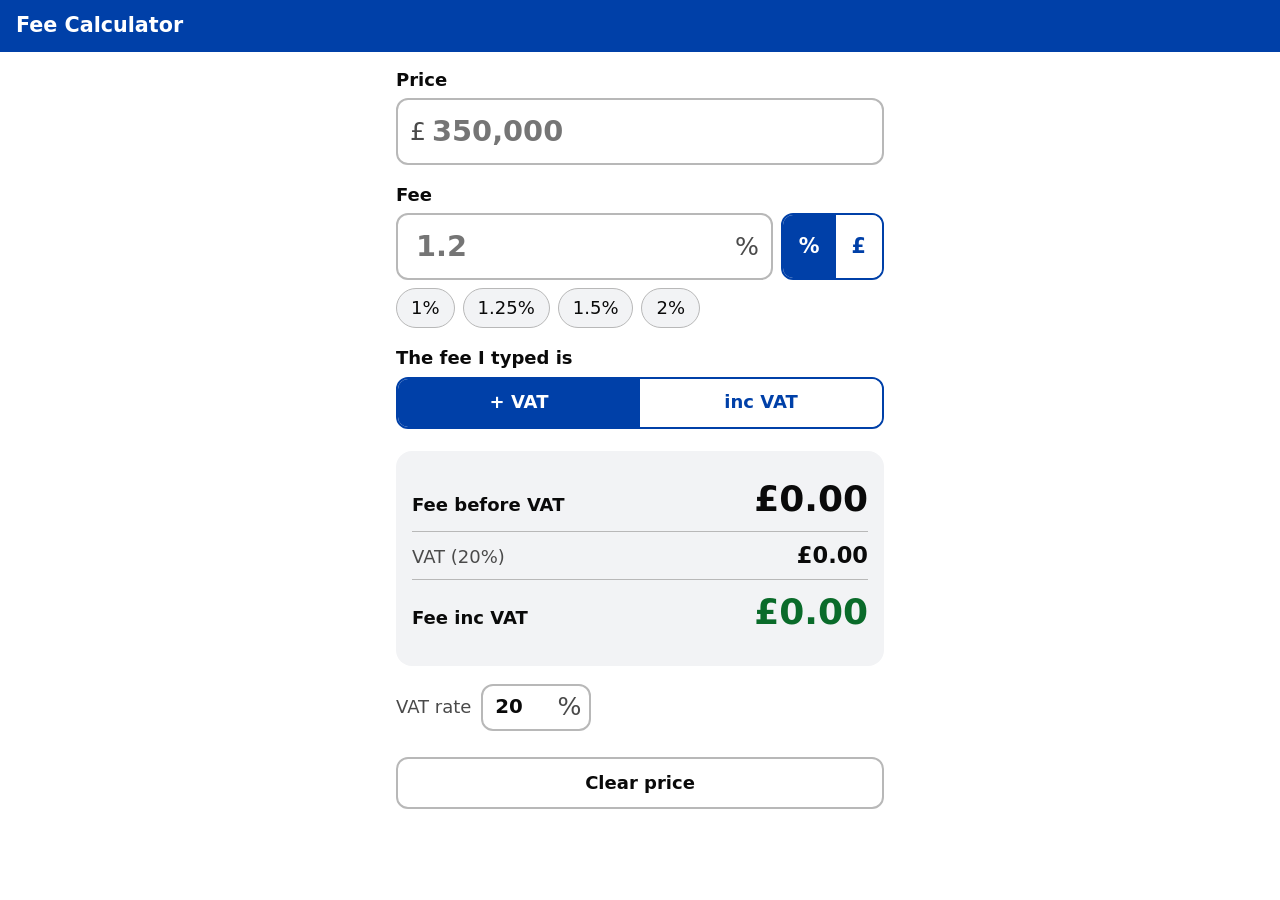
==== fee-calculator/index.html @ 15e44f9d "Add missing trailing slash so styles and scripts load Opening the app at .../Door-knock (no slash) m" ====
<!doctype html>
<html lang="en-GB">
<head>
  <meta charset="utf-8">
  <script>
    // Without a trailing slash the browser looks for styles and scripts in the wrong folder; add it.
    if (!/\/$|\.html?$/.test(location.pathname)) location.replace(location.pathname + '/' + location.search + location.hash);
  </script>
  <meta name="viewport" content="width=device-width, initial-scale=1, viewport-fit=cover">
  <meta name="theme-color" content="#0040a8">
  <meta name="description" content="Put in the price and the fee; see the fee before and including VAT.">
  <title>Fee Calculator</title>
  <link rel="manifest" href="manifest.webmanifest">
  <link rel="icon" href="icons/icon-192.png">
  <link rel="apple-touch-icon" href="icons/icon-192.png">
  <style>
    :root {
      --bg: #ffffff; --fg: #0a0a0a; --muted: #4a4a4a; --line: #b8b8b8;
      --card: #f2f3f5; --pri: #0040a8; --pri-fg: #ffffff; --accent: #0a6b2a;
    }
    @media (prefers-color-scheme: dark) {
      :root {
        --bg: #000000; --fg: #ffffff; --muted: #c8c8c8; --line: #5c5c5c;
        --card: #161616; --pri: #3d8bff; --pri-fg: #000000; --accent: #2fbf5b;
      }
    }
    * { box-sizing: border-box; }
    [hidden] { display: none !important; }
    html { font-size: 18px; -webkit-text-size-adjust: 100%; }
    body {
      margin: 0; background: var(--bg); color: var(--fg);
      font-family: system-ui, -apple-system, "Segoe UI", Roboto, sans-serif;
      line-height: 1.35; -webkit-tap-highlight-color: transparent;
    }
    header {
      background: var(--pri); color: var(--pri-fg);
      padding: 12px 16px; padding-top: max(12px, env(safe-area-inset-top));
      font-weight: 700; font-size: 1.15rem;
    }
    main { max-width: 520px; margin: 0 auto; padding: 16px 16px 40px; }
    label.field { display: block; font-weight: 600; margin: 0 0 6px; }
    .row { display: flex; gap: 8px; align-items: stretch; }
    .row .seg { flex: 0 0 auto; }
    .row .seg button { padding: 10px 16px; font-size: 1.15rem; }
    .input-wrap {
      flex: 1; min-width: 0; display: flex; align-items: center;
      border: 2px solid var(--line); border-radius: 12px; background: var(--bg);
      padding: 0 12px;
    }
    .input-wrap:focus-within { border-color: var(--pri); }
    .input-wrap span { font-size: 1.4rem; color: var(--muted); }
    input[type=text] {
      flex: 1; min-width: 0; width: 100%; border: 0; outline: 0; background: transparent; color: var(--fg);
      font: inherit; font-size: 1.6rem; font-weight: 600; padding: 12px 6px;
    }
    .block { margin-bottom: 18px; }
    .seg { display: flex; border: 2px solid var(--pri); border-radius: 12px; overflow: hidden; }
    .seg button {
      flex: 1; border: 0; background: var(--bg); color: var(--pri);
      font: inherit; font-weight: 700; padding: 10px 14px; min-height: 48px;
    }
    .seg button[aria-pressed=true] { background: var(--pri); color: var(--pri-fg); }
    .chips { display: flex; flex-wrap: wrap; gap: 8px; margin-top: 8px; }
    .chips button {
      border: 1px solid var(--line); background: var(--card); color: var(--fg);
      border-radius: 999px; font: inherit; padding: 6px 14px; min-height: 40px;
    }
    .results { background: var(--card); border-radius: 16px; padding: 16px; margin: 22px 0 18px; }
    .res { display: flex; justify-content: space-between; align-items: baseline; gap: 12px; padding: 8px 0; }
    .res + .res { border-top: 1px solid var(--line); }
    .res .k { color: var(--muted); }
    .res .v { font-size: 1.25rem; font-weight: 600; font-variant-numeric: tabular-nums; text-align: right; }
    .res.big .k { color: var(--fg); font-weight: 600; }
    .res.big .v { font-size: 2rem; font-weight: 800; }
    .res.inc .v { color: var(--accent); }
    .note { color: var(--muted); font-size: 0.85rem; margin: 6px 0 0; }
    .vatrow { display: flex; align-items: center; gap: 10px; color: var(--muted); }
    .vatrow .input-wrap { flex: 0 0 110px; padding: 0 8px; }
    .vatrow input[type=text] { font-size: 1.1rem; padding: 8px 4px; }
    .clear {
      width: 100%; border: 2px solid var(--line); background: var(--bg); color: var(--fg);
      border-radius: 12px; font: inherit; font-weight: 600; padding: 12px; min-height: 48px; margin-top: 8px;
    }
  </style>
</head>
<body>
  <header>Fee Calculator</header>
  <main>
    <div class="block">
      <label class="field" for="price">Price</label>
      <div class="input-wrap"><span>£</span><input id="price" type="text" inputmode="decimal" autocomplete="off" placeholder="350,000" enterkeyhint="next"></div>
    </div>

    <div class="block">
      <label class="field" for="fee">Fee</label>
      <div class="row">
        <div class="input-wrap">
          <span id="fee-pre">£</span>
          <input id="fee" type="text" inputmode="decimal" autocomplete="off" placeholder="1.2" enterkeyhint="done">
          <span id="fee-post">%</span>
        </div>
        <div class="seg" role="group" aria-label="Fee type">
          <button type="button" id="type-pct" aria-pressed="true">%</button>
          <button type="button" id="type-gbp" aria-pressed="false">£</button>
        </div>
      </div>
      <div class="chips" id="chips">
        <button type="button" data-fee="1">1%</button>
        <button type="button" data-fee="1.25">1.25%</button>
        <button type="button" data-fee="1.5">1.5%</button>
        <button type="button" data-fee="2">2%</button>
      </div>
    </div>

    <div class="block">
      <label class="field">The fee I typed is</label>
      <div class="seg" role="group" aria-label="Fee VAT basis">
        <button type="button" id="basis-ex" aria-pressed="true">+ VAT</button>
        <button type="button" id="basis-inc" aria-pressed="false">inc VAT</button>
      </div>
    </div>

    <section class="results" aria-live="polite">
      <div class="res big"><span class="k">Fee before VAT</span><span class="v" id="r-ex">£0.00</span></div>
      <div class="res"><span class="k" id="r-vat-label">VAT (20%)</span><span class="v" id="r-vat">£0.00</span></div>
      <div class="res big inc"><span class="k">Fee inc VAT</span><span class="v" id="r-inc">£0.00</span></div>
      <p class="note" id="r-note"></p>
    </section>

    <div class="block vatrow">
      <label for="vat">VAT rate</label>
      <div class="input-wrap"><input id="vat" type="text" inputmode="decimal" autocomplete="off" value="20"><span>%</span></div>
    </div>

    <button type="button" class="clear" id="clear">Clear price</button>
  </main>

  <script>
    'use strict';
    const $ = (id) => document.getElementById(id);
    const gbp = new Intl.NumberFormat('en-GB', { style: 'currency', currency: 'GBP' });
    const KEY = 'feecalc-v1';

    const saved = (() => { try { return JSON.parse(localStorage.getItem(KEY)) || {}; } catch { return {}; } })();
    const state = {
      type: saved.type === 'gbp' ? 'gbp' : 'pct',     // fee as % of price, or a fixed £ amount
      basis: saved.basis === 'inc' ? 'inc' : 'ex',     // fee typed before VAT or including VAT
    };
    $('fee').value = saved.fee || '';
    $('vat').value = saved.vat != null ? saved.vat : '20';

    // Accepts "350,000", "£350k", "1.2%", "1.5m".
    function num(str) {
      let s = String(str).trim().toLowerCase().replace(/[£,%\s]/g, '');
      let mult = 1;
      if (s.endsWith('k')) { mult = 1e3; s = s.slice(0, -1); }
      else if (s.endsWith('m')) { mult = 1e6; s = s.slice(0, -1); }
      if (s === '' || !/^\d*\.?\d*$/.test(s) || s === '.') return null;
      return parseFloat(s) * mult;
    }

    function save() {
      try {
        localStorage.setItem(KEY, JSON.stringify({ type: state.type, basis: state.basis, fee: $('fee').value, vat: $('vat').value }));
      } catch {}
    }

    function render() {
      $('type-pct').setAttribute('aria-pressed', state.type === 'pct');
      $('type-gbp').setAttribute('aria-pressed', state.type === 'gbp');
      $('basis-ex').setAttribute('aria-pressed', state.basis === 'ex');
      $('basis-inc').setAttribute('aria-pressed', state.basis === 'inc');
      $('fee-pre').hidden = state.type !== 'gbp';
      $('fee-post').hidden = state.type !== 'pct';
      $('fee').placeholder = state.type === 'pct' ? '1.2' : '4,500';
      $('chips').hidden = state.type !== 'pct';

      const price = num($('price').value);
      const fee = num($('fee').value);
      let vatRate = num($('vat').value);
      if (vatRate == null) vatRate = 0;
      $('r-vat-label').textContent = `VAT (${+vatRate.toFixed(3)}%)`;

      let typed = null;   // the fee amount in £, on whatever basis was typed
      if (fee != null) {
        if (state.type === 'gbp') typed = fee;
        else if (price != null) typed = price * fee / 100;
      }

      let ex = 0, inc = 0;
      if (typed != null) {
        if (state.basis === 'ex') { ex = typed; inc = typed * (1 + vatRate / 100); }
        else { inc = typed; ex = typed / (1 + vatRate / 100); }
      }
      // Round to pennies; VAT is the difference so the three lines always add up.
      ex = Math.round(ex * 100) / 100;
      inc = Math.round(inc * 100) / 100;
      $('r-ex').textContent = gbp.format(ex);
      $('r-vat').textContent = gbp.format(inc - ex);
      $('r-inc').textContent = gbp.format(inc);

      let note = '';
      if (price != null && price > 0 && typed != null) {
        const pex = (ex / price) * 100, pinc = (inc / price) * 100;
        note = `On ${gbp.format(price)}: ${+pex.toFixed(3)}% + VAT, or ${+pinc.toFixed(3)}% inc VAT.`;
      } else if (state.type === 'pct' && fee != null && price == null) {
        note = 'Put in the price to see the fee.';
      }
      $('r-note').textContent = note;
    }

    function update() { save(); render(); }

    ['price', 'fee', 'vat'].forEach((id) => $(id).addEventListener('input', update));
    $('price').addEventListener('keydown', (e) => { if (e.key === 'Enter') $('fee').focus(); });
    $('fee').addEventListener('keydown', (e) => { if (e.key === 'Enter') $('fee').blur(); });
    $('type-pct').onclick = () => { if (state.type !== 'pct') { state.type = 'pct'; $('fee').value = ''; } update(); };
    $('type-gbp').onclick = () => { if (state.type !== 'gbp') { state.type = 'gbp'; $('fee').value = ''; } update(); };
    $('basis-ex').onclick = () => { state.basis = 'ex'; update(); };
    $('basis-inc').onclick = () => { state.basis = 'inc'; update(); };
    $('chips').addEventListener('click', (e) => {
      const b = e.target.closest('button[data-fee]');
      if (b) { $('fee').value = b.dataset.fee; update(); }
    });
    $('clear').onclick = () => { $('price').value = ''; render(); $('price').focus(); };

    // Show price with thousands separators once you leave the box.
    $('price').addEventListener('blur', () => {
      const p = num($('price').value);
      if (p != null) $('price').value = p.toLocaleString('en-GB', { maximumFractionDigits: 2 });
    });

    render();

    if ('serviceWorker' in navigator) {
      window.addEventListener('load', () => navigator.serviceWorker.register('sw.js').catch(() => {}));
    }
  </script>
</body>
</html>
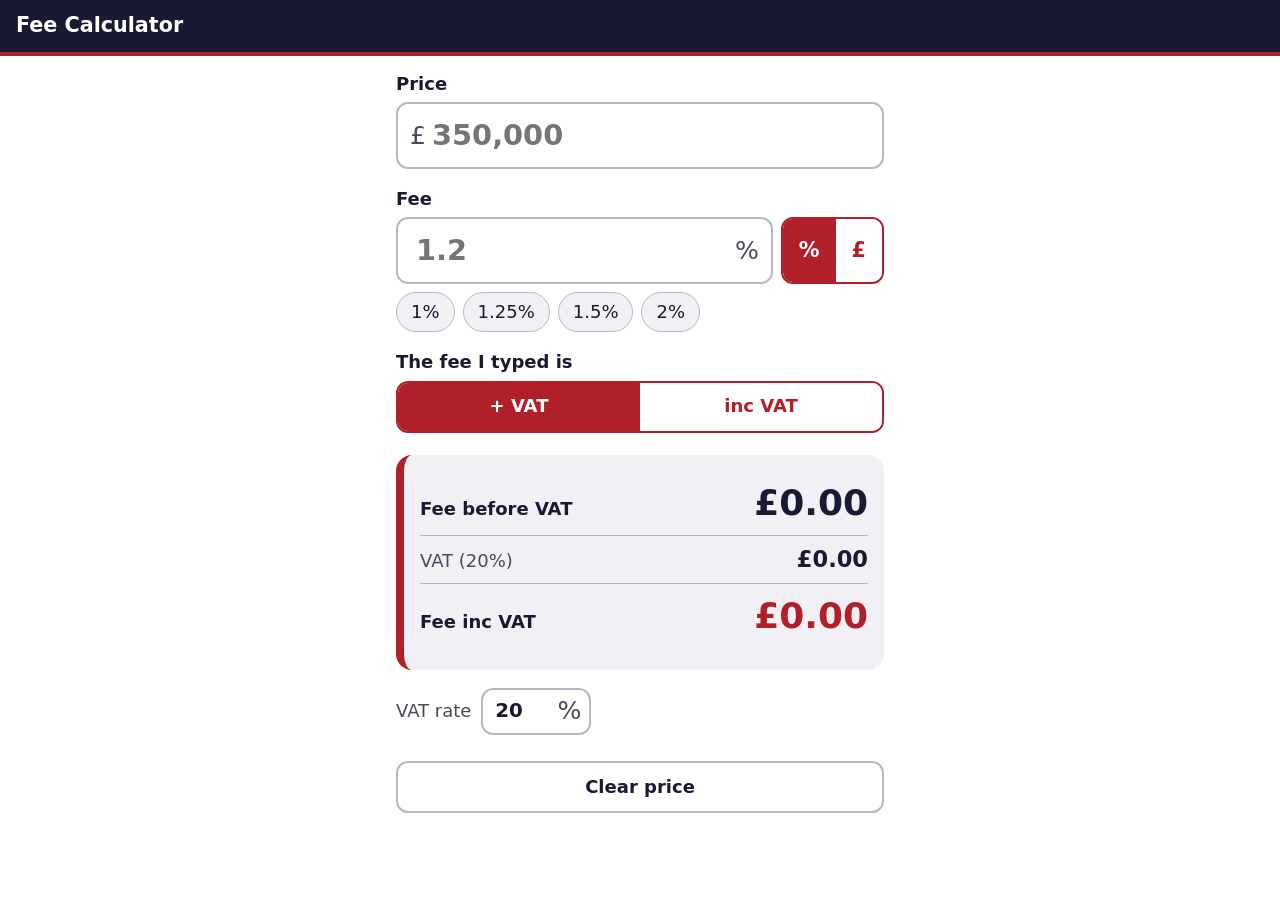
==== commit 4bf284ab: "Fee Calculator: use Griffin navy and red colours Navy #191933 header with red #b11f29 underline, red" ====
--- a/fee-calculator/index.html
+++ b/fee-calculator/index.html
@@ -7,21 +7,23 @@
     if (!/\/$|\.html?$/.test(location.pathname)) location.replace(location.pathname + '/' + location.search + location.hash);
   </script>
   <meta name="viewport" content="width=device-width, initial-scale=1, viewport-fit=cover">
-  <meta name="theme-color" content="#0040a8">
+  <meta name="theme-color" content="#191933">
   <meta name="description" content="Put in the price and the fee; see the fee before and including VAT.">
   <title>Fee Calculator</title>
   <link rel="manifest" href="manifest.webmanifest">
   <link rel="icon" href="icons/icon-192.png">
   <link rel="apple-touch-icon" href="icons/icon-192.png">
   <style>
+    /* Griffin colours: navy #191933 and red #b11f29 */
     :root {
-      --bg: #ffffff; --fg: #0a0a0a; --muted: #4a4a4a; --line: #b8b8b8;
-      --card: #f2f3f5; --pri: #0040a8; --pri-fg: #ffffff; --accent: #0a6b2a;
+      --bg: #ffffff; --fg: #191933; --muted: #4a4a5e; --line: #b8b8c4;
+      --card: #f1f1f5; --navy: #191933; --red: #b11f29; --on-brand: #ffffff;
+      --red-text: #b11f29; --navy-text: #191933;
     }
     @media (prefers-color-scheme: dark) {
       :root {
-        --bg: #000000; --fg: #ffffff; --muted: #c8c8c8; --line: #5c5c5c;
-        --card: #161616; --pri: #3d8bff; --pri-fg: #000000; --accent: #2fbf5b;
+        --bg: #0d0d1c; --fg: #ffffff; --muted: #c4c4d4; --line: #4a4a66;
+        --card: #191933; --red-text: #ff6b74; --navy-text: #ffffff;
       }
     }
     * { box-sizing: border-box; }
@@ -33,7 +35,7 @@
       line-height: 1.35; -webkit-tap-highlight-color: transparent;
     }
     header {
-      background: var(--pri); color: var(--pri-fg);
+      background: var(--navy); color: var(--on-brand); border-bottom: 4px solid var(--red);
       padding: 12px 16px; padding-top: max(12px, env(safe-area-inset-top));
       font-weight: 700; font-size: 1.15rem;
     }
@@ -47,32 +49,32 @@
       border: 2px solid var(--line); border-radius: 12px; background: var(--bg);
       padding: 0 12px;
     }
-    .input-wrap:focus-within { border-color: var(--pri); }
+    .input-wrap:focus-within { border-color: var(--red-text); }
     .input-wrap span { font-size: 1.4rem; color: var(--muted); }
     input[type=text] {
       flex: 1; min-width: 0; width: 100%; border: 0; outline: 0; background: transparent; color: var(--fg);
       font: inherit; font-size: 1.6rem; font-weight: 600; padding: 12px 6px;
     }
     .block { margin-bottom: 18px; }
-    .seg { display: flex; border: 2px solid var(--pri); border-radius: 12px; overflow: hidden; }
+    .seg { display: flex; border: 2px solid var(--red); border-radius: 12px; overflow: hidden; }
     .seg button {
-      flex: 1; border: 0; background: var(--bg); color: var(--pri);
+      flex: 1; border: 0; background: var(--bg); color: var(--red-text);
       font: inherit; font-weight: 700; padding: 10px 14px; min-height: 48px;
     }
-    .seg button[aria-pressed=true] { background: var(--pri); color: var(--pri-fg); }
+    .seg button[aria-pressed=true] { background: var(--red); color: var(--on-brand); }
     .chips { display: flex; flex-wrap: wrap; gap: 8px; margin-top: 8px; }
     .chips button {
       border: 1px solid var(--line); background: var(--card); color: var(--fg);
       border-radius: 999px; font: inherit; padding: 6px 14px; min-height: 40px;
     }
-    .results { background: var(--card); border-radius: 16px; padding: 16px; margin: 22px 0 18px; }
+    .results { background: var(--card); border-left: 8px solid var(--red); border-radius: 16px; padding: 16px; margin: 22px 0 18px; }
     .res { display: flex; justify-content: space-between; align-items: baseline; gap: 12px; padding: 8px 0; }
     .res + .res { border-top: 1px solid var(--line); }
     .res .k { color: var(--muted); }
     .res .v { font-size: 1.25rem; font-weight: 600; font-variant-numeric: tabular-nums; text-align: right; }
     .res.big .k { color: var(--fg); font-weight: 600; }
-    .res.big .v { font-size: 2rem; font-weight: 800; }
-    .res.inc .v { color: var(--accent); }
+    .res.big .v { font-size: 2rem; font-weight: 800; color: var(--navy-text); }
+    .res.inc .v { color: var(--red-text); }
     .note { color: var(--muted); font-size: 0.85rem; margin: 6px 0 0; }
     .vatrow { display: flex; align-items: center; gap: 10px; color: var(--muted); }
     .vatrow .input-wrap { flex: 0 0 110px; padding: 0 8px; }
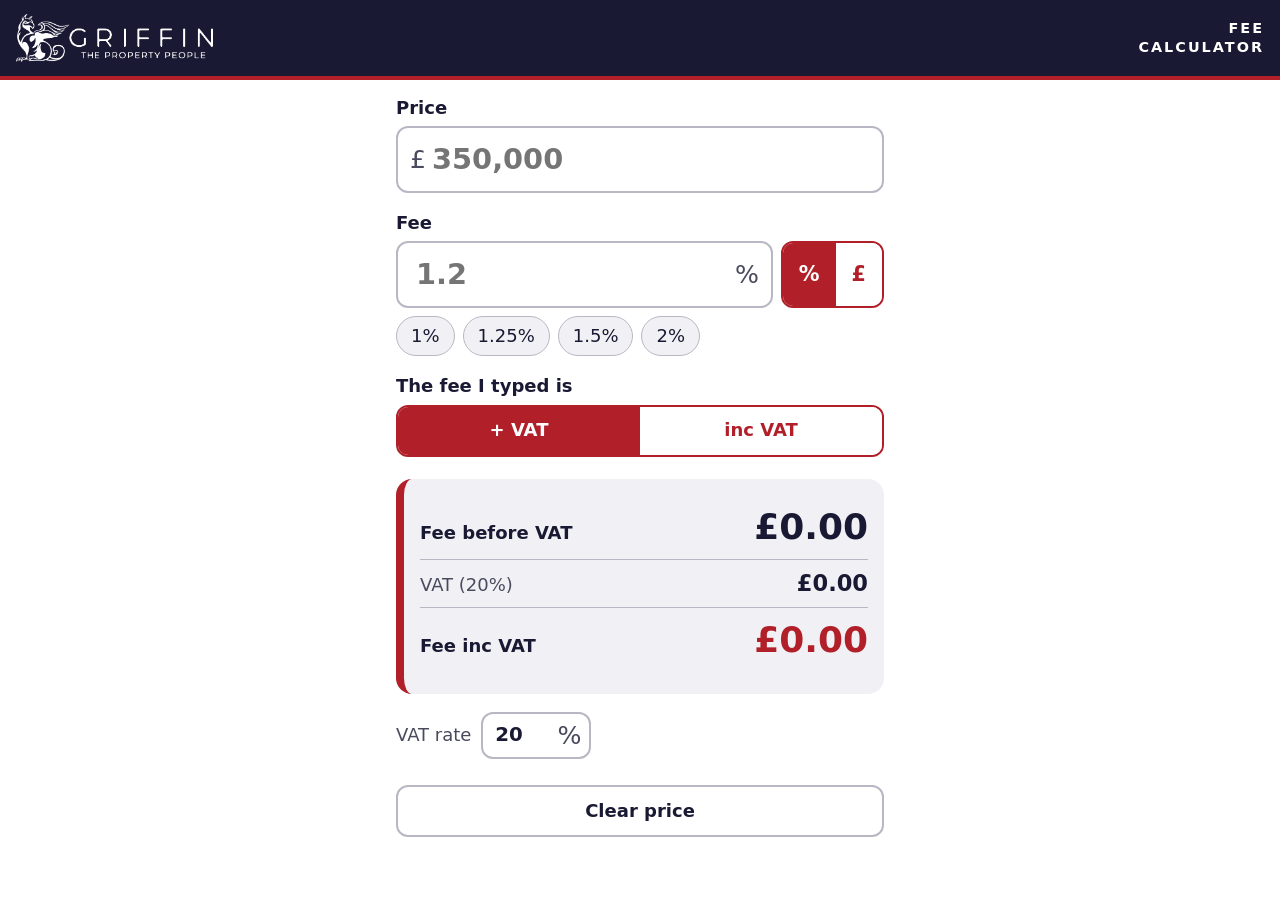
==== commit d7015464: "Fee Calculator: add Griffin logo to the header Co-Authored-By: Claude Opus 5.5 <noreply@anthropic.co" ====
--- a/fee-calculator/index.html
+++ b/fee-calculator/index.html
@@ -36,8 +36,13 @@
     }
     header {
       background: var(--navy); color: var(--on-brand); border-bottom: 4px solid var(--red);
-      padding: 12px 16px; padding-top: max(12px, env(safe-area-inset-top));
-      font-weight: 700; font-size: 1.15rem;
+      padding: 14px 16px; padding-top: max(14px, env(safe-area-inset-top));
+      display: flex; align-items: center; justify-content: space-between; gap: 12px;
+    }
+    header img { display: block; height: 48px; width: auto; max-width: 60%; object-fit: contain; }
+    header h1 {
+      margin: 0; font-size: 0.8rem; font-weight: 700; letter-spacing: 0.14em;
+      text-transform: uppercase; text-align: right; line-height: 1.3;
     }
     main { max-width: 520px; margin: 0 auto; padding: 16px 16px 40px; }
     label.field { display: block; font-weight: 600; margin: 0 0 6px; }
@@ -86,7 +91,10 @@
   </style>
 </head>
 <body>
-  <header>Fee Calculator</header>
+  <header>
+    <img src="icons/griffin-logo.png" alt="Griffin, the property people" width="619" height="151">
+    <h1>Fee<br>Calculator</h1>
+  </header>
   <main>
     <div class="block">
       <label class="field" for="price">Price</label>
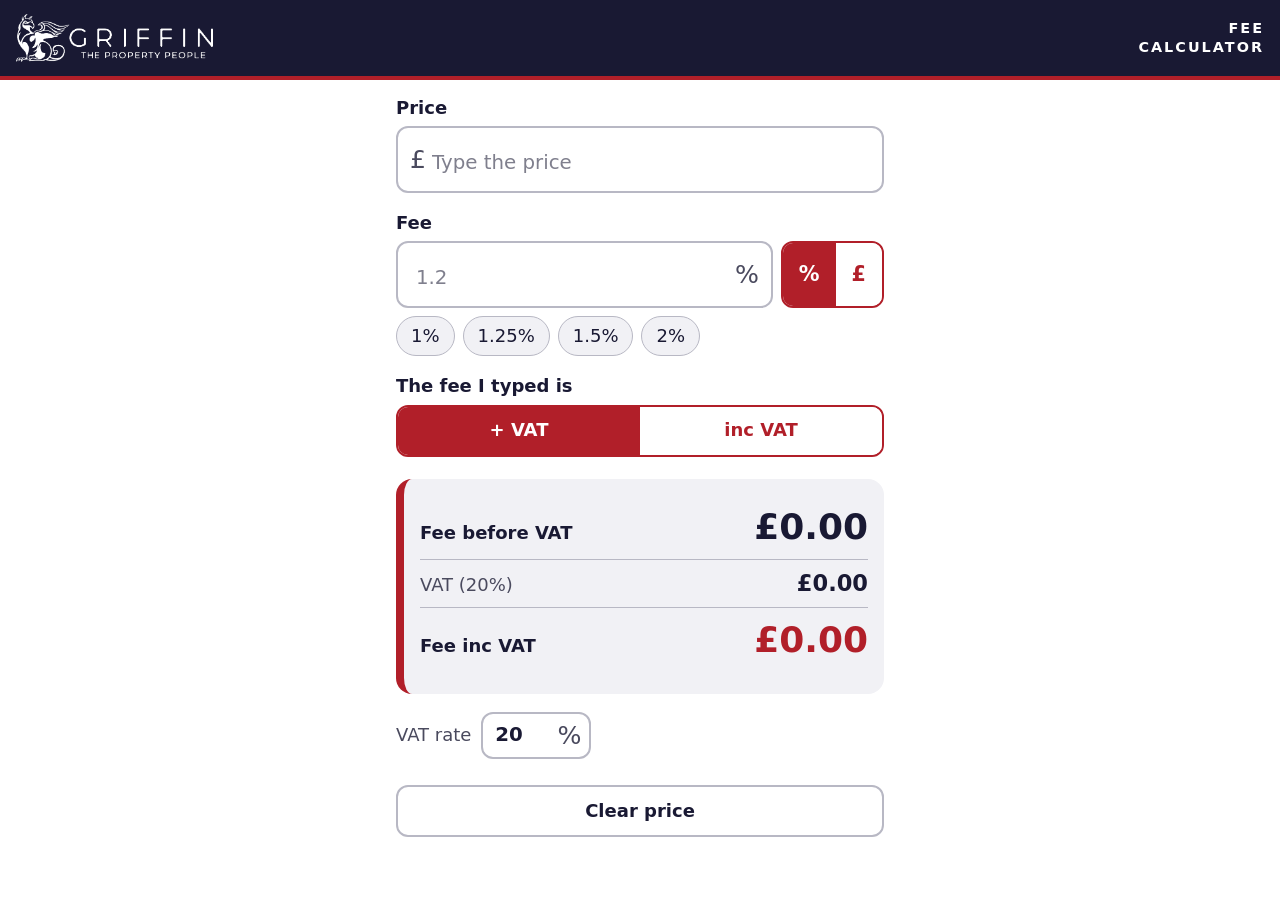
==== commit 24887005: "Fee Calculator: clearer empty price box, show updates straight away The example "350,000" in the emp" ====
--- a/fee-calculator/index.html
+++ b/fee-calculator/index.html
@@ -60,6 +60,7 @@
       flex: 1; min-width: 0; width: 100%; border: 0; outline: 0; background: transparent; color: var(--fg);
       font: inherit; font-size: 1.6rem; font-weight: 600; padding: 12px 6px;
     }
+    input::placeholder { color: var(--muted); opacity: 0.7; font-weight: 400; font-size: 1.1rem; }
     .block { margin-bottom: 18px; }
     .seg { display: flex; border: 2px solid var(--red); border-radius: 12px; overflow: hidden; }
     .seg button {
@@ -98,7 +99,7 @@
   <main>
     <div class="block">
       <label class="field" for="price">Price</label>
-      <div class="input-wrap"><span>£</span><input id="price" type="text" inputmode="decimal" autocomplete="off" placeholder="350,000" enterkeyhint="next"></div>
+      <div class="input-wrap"><span>£</span><input id="price" type="text" inputmode="decimal" autocomplete="off" placeholder="Type the price" enterkeyhint="next"></div>
     </div>
 
     <div class="block">
@@ -243,6 +244,12 @@
     render();
 
     if ('serviceWorker' in navigator) {
+      // When a new version has downloaded, reload once so it shows straight away.
+      const hadController = !!navigator.serviceWorker.controller;
+      let reloading = false;
+      navigator.serviceWorker.addEventListener('controllerchange', () => {
+        if (hadController && !reloading) { reloading = true; location.reload(); }
+      });
       window.addEventListener('load', () => navigator.serviceWorker.register('sw.js').catch(() => {}));
     }
   </script>
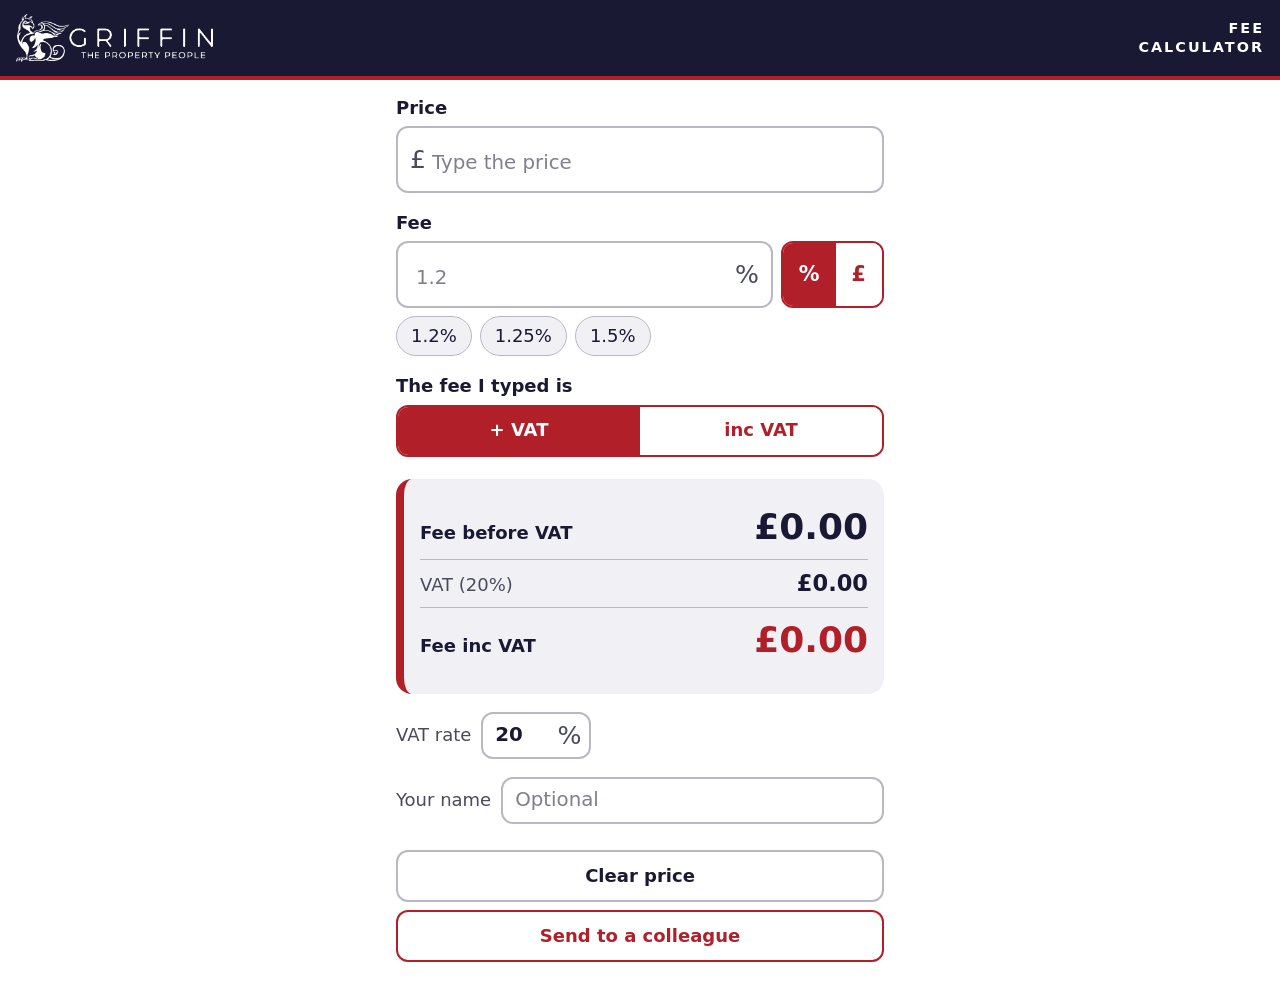
==== commit 56200be3: "Fee Calculator: 1.2/1.25/1.5% buttons, personal name, send-to-colleague - Quick fee buttons are now " ====
--- a/fee-calculator/index.html
+++ b/fee-calculator/index.html
@@ -85,6 +85,9 @@
     .vatrow { display: flex; align-items: center; gap: 10px; color: var(--muted); }
     .vatrow .input-wrap { flex: 0 0 110px; padding: 0 8px; }
     .vatrow input[type=text] { font-size: 1.1rem; padding: 8px 4px; }
+    .hello { font-size: 1.3rem; font-weight: 700; color: var(--navy-text); margin: 0 0 14px; }
+    .vatrow .name-wrap { flex: 1; }
+    .clear.share { border-color: var(--red); color: var(--red-text); }
     .clear {
       width: 100%; border: 2px solid var(--line); background: var(--bg); color: var(--fg);
       border-radius: 12px; font: inherit; font-weight: 600; padding: 12px; min-height: 48px; margin-top: 8px;
@@ -97,6 +100,7 @@
     <h1>Fee<br>Calculator</h1>
   </header>
   <main>
+    <p class="hello" id="hello" hidden></p>
     <div class="block">
       <label class="field" for="price">Price</label>
       <div class="input-wrap"><span>£</span><input id="price" type="text" inputmode="decimal" autocomplete="off" placeholder="Type the price" enterkeyhint="next"></div>
@@ -116,10 +120,9 @@
         </div>
       </div>
       <div class="chips" id="chips">
-        <button type="button" data-fee="1">1%</button>
+        <button type="button" data-fee="1.2">1.2%</button>
         <button type="button" data-fee="1.25">1.25%</button>
         <button type="button" data-fee="1.5">1.5%</button>
-        <button type="button" data-fee="2">2%</button>
       </div>
     </div>
 
@@ -143,7 +146,14 @@
       <div class="input-wrap"><input id="vat" type="text" inputmode="decimal" autocomplete="off" value="20"><span>%</span></div>
     </div>
 
+    <div class="block vatrow">
+      <label for="name">Your name</label>
+      <div class="input-wrap name-wrap"><input id="name" type="text" autocomplete="given-name" maxlength="30" placeholder="Optional" enterkeyhint="done"></div>
+    </div>
+
     <button type="button" class="clear" id="clear">Clear price</button>
+    <button type="button" class="clear share" id="share">Send to a colleague</button>
+    <p class="note" id="share-note" hidden></p>
   </main>
 
   <script>
@@ -158,6 +168,15 @@
       basis: saved.basis === 'inc' ? 'inc' : 'ex',     // fee typed before VAT or including VAT
     };
     $('fee').value = saved.fee || '';
+
+    // Personal link: .../fee-calculator/?name=Sarah sets the name once, then it's remembered.
+    const params = new URLSearchParams(location.search);
+    const cleanName = (n) => String(n || '').replace(/[\u0000-\u001f<>]/g, '').trim().slice(0, 30);
+    if (params.has('name')) {
+      saved.name = cleanName(params.get('name'));
+      history.replaceState(null, '', location.pathname);
+    }
+    $('name').value = saved.name || '';
     $('vat').value = saved.vat != null ? saved.vat : '20';
 
     // Accepts "350,000", "£350k", "1.2%", "1.5m".
@@ -172,11 +191,15 @@
 
     function save() {
       try {
-        localStorage.setItem(KEY, JSON.stringify({ type: state.type, basis: state.basis, fee: $('fee').value, vat: $('vat').value }));
+        localStorage.setItem(KEY, JSON.stringify({ type: state.type, basis: state.basis, fee: $('fee').value, vat: $('vat').value, name: cleanName($('name').value) }));
       } catch {}
     }
 
     function render() {
+      const name = cleanName($('name').value);
+      $('hello').textContent = name ? `Hi ${name}` : '';
+      $('hello').hidden = !name;
+
       $('type-pct').setAttribute('aria-pressed', state.type === 'pct');
       $('type-gbp').setAttribute('aria-pressed', state.type === 'gbp');
       $('basis-ex').setAttribute('aria-pressed', state.basis === 'ex');
@@ -222,7 +245,7 @@
 
     function update() { save(); render(); }
 
-    ['price', 'fee', 'vat'].forEach((id) => $(id).addEventListener('input', update));
+    ['price', 'fee', 'vat', 'name'].forEach((id) => $(id).addEventListener('input', update));
     $('price').addEventListener('keydown', (e) => { if (e.key === 'Enter') $('fee').focus(); });
     $('fee').addEventListener('keydown', (e) => { if (e.key === 'Enter') $('fee').blur(); });
     $('type-pct').onclick = () => { if (state.type !== 'pct') { state.type = 'pct'; $('fee').value = ''; } update(); };
@@ -233,6 +256,23 @@
       const b = e.target.closest('button[data-fee]');
       if (b) { $('fee').value = b.dataset.fee; update(); }
     });
+    // Share the plain link (no name), so each colleague puts in their own.
+    $('share').onclick = async () => {
+      const url = location.origin + location.pathname;
+      const note = $('share-note');
+      try {
+        if (navigator.share) {
+          await navigator.share({ title: 'Fee Calculator', text: 'Griffin fee calculator. Open in Chrome, then tap \u22ee > Add to Home screen > Install.', url });
+          return;
+        }
+        await navigator.clipboard.writeText(url);
+        note.textContent = 'Link copied: ' + url;
+      } catch (e) {
+        if (e && e.name === 'AbortError') return;
+        note.textContent = 'Send this link: ' + url;
+      }
+      note.hidden = false;
+    };
     $('clear').onclick = () => { $('price').value = ''; render(); $('price').focus(); };
 
     // Show price with thousands separators once you leave the box.
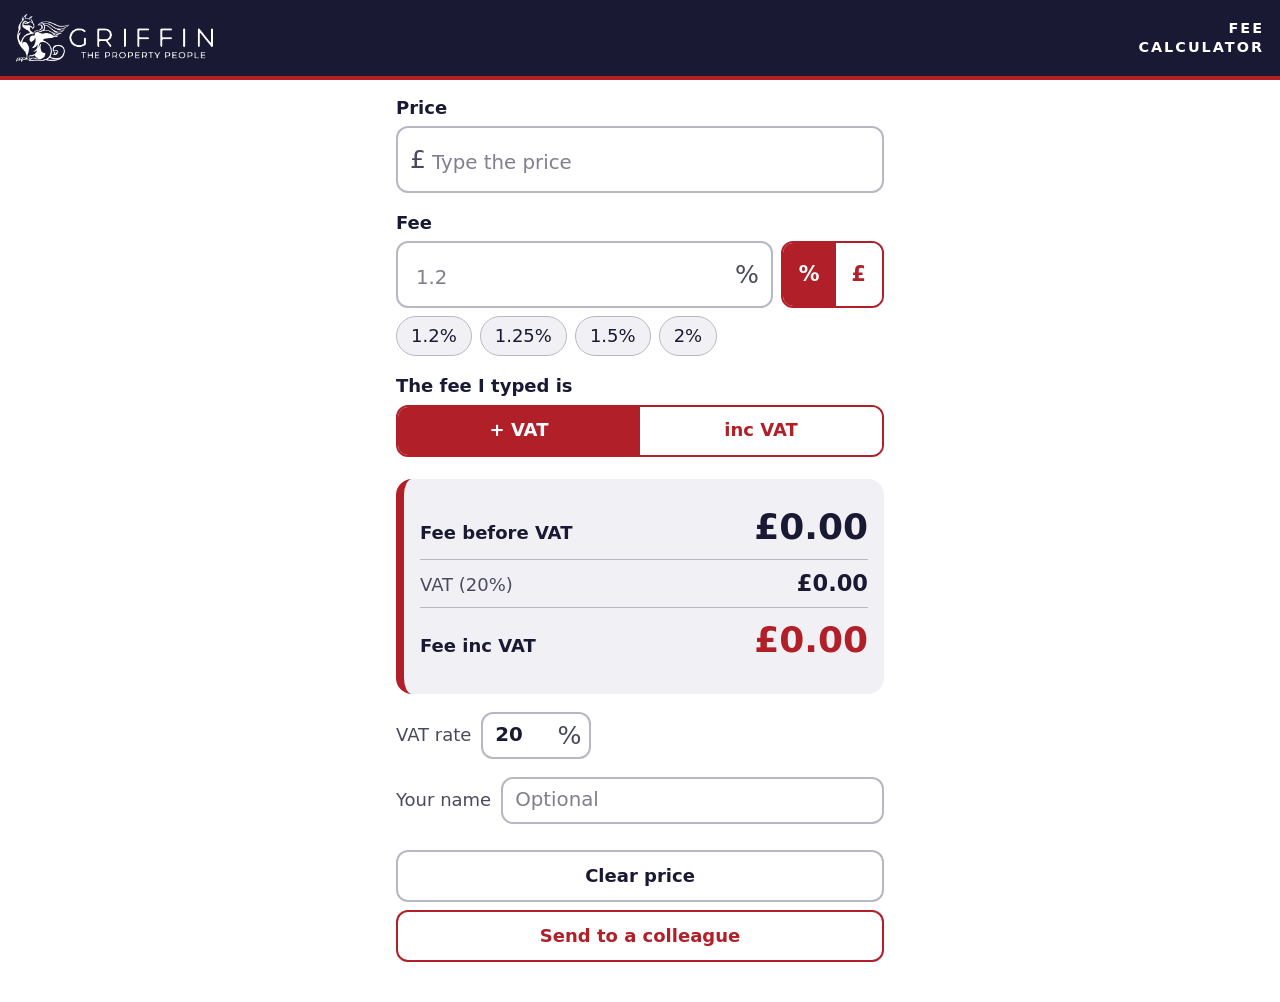
==== commit 35978fc9: "Fee Calculator: name big in the banner, add 2% button back Quick fees are now 1.2%, 1.25%, 1.5% and " ====
--- a/fee-calculator/index.html
+++ b/fee-calculator/index.html
@@ -37,7 +37,11 @@
     header {
       background: var(--navy); color: var(--on-brand); border-bottom: 4px solid var(--red);
       padding: 14px 16px; padding-top: max(14px, env(safe-area-inset-top));
-      display: flex; align-items: center; justify-content: space-between; gap: 12px;
+      display: flex; flex-wrap: wrap; align-items: center; justify-content: space-between; gap: 12px;
+    }
+    header .who {
+      flex: 0 0 100%; margin: 2px 0 0; font-size: 2rem; font-weight: 800; line-height: 1.15;
+      overflow-wrap: anywhere;
     }
     header img { display: block; height: 48px; width: auto; max-width: 60%; object-fit: contain; }
     header h1 {
@@ -85,7 +89,6 @@
     .vatrow { display: flex; align-items: center; gap: 10px; color: var(--muted); }
     .vatrow .input-wrap { flex: 0 0 110px; padding: 0 8px; }
     .vatrow input[type=text] { font-size: 1.1rem; padding: 8px 4px; }
-    .hello { font-size: 1.3rem; font-weight: 700; color: var(--navy-text); margin: 0 0 14px; }
     .vatrow .name-wrap { flex: 1; }
     .clear.share { border-color: var(--red); color: var(--red-text); }
     .clear {
@@ -98,9 +101,9 @@
   <header>
     <img src="icons/griffin-logo.png" alt="Griffin, the property people" width="619" height="151">
     <h1>Fee<br>Calculator</h1>
+    <p class="who" id="hello" hidden></p>
   </header>
   <main>
-    <p class="hello" id="hello" hidden></p>
     <div class="block">
       <label class="field" for="price">Price</label>
       <div class="input-wrap"><span>£</span><input id="price" type="text" inputmode="decimal" autocomplete="off" placeholder="Type the price" enterkeyhint="next"></div>
@@ -123,6 +126,7 @@
         <button type="button" data-fee="1.2">1.2%</button>
         <button type="button" data-fee="1.25">1.25%</button>
         <button type="button" data-fee="1.5">1.5%</button>
+        <button type="button" data-fee="2">2%</button>
       </div>
     </div>
 
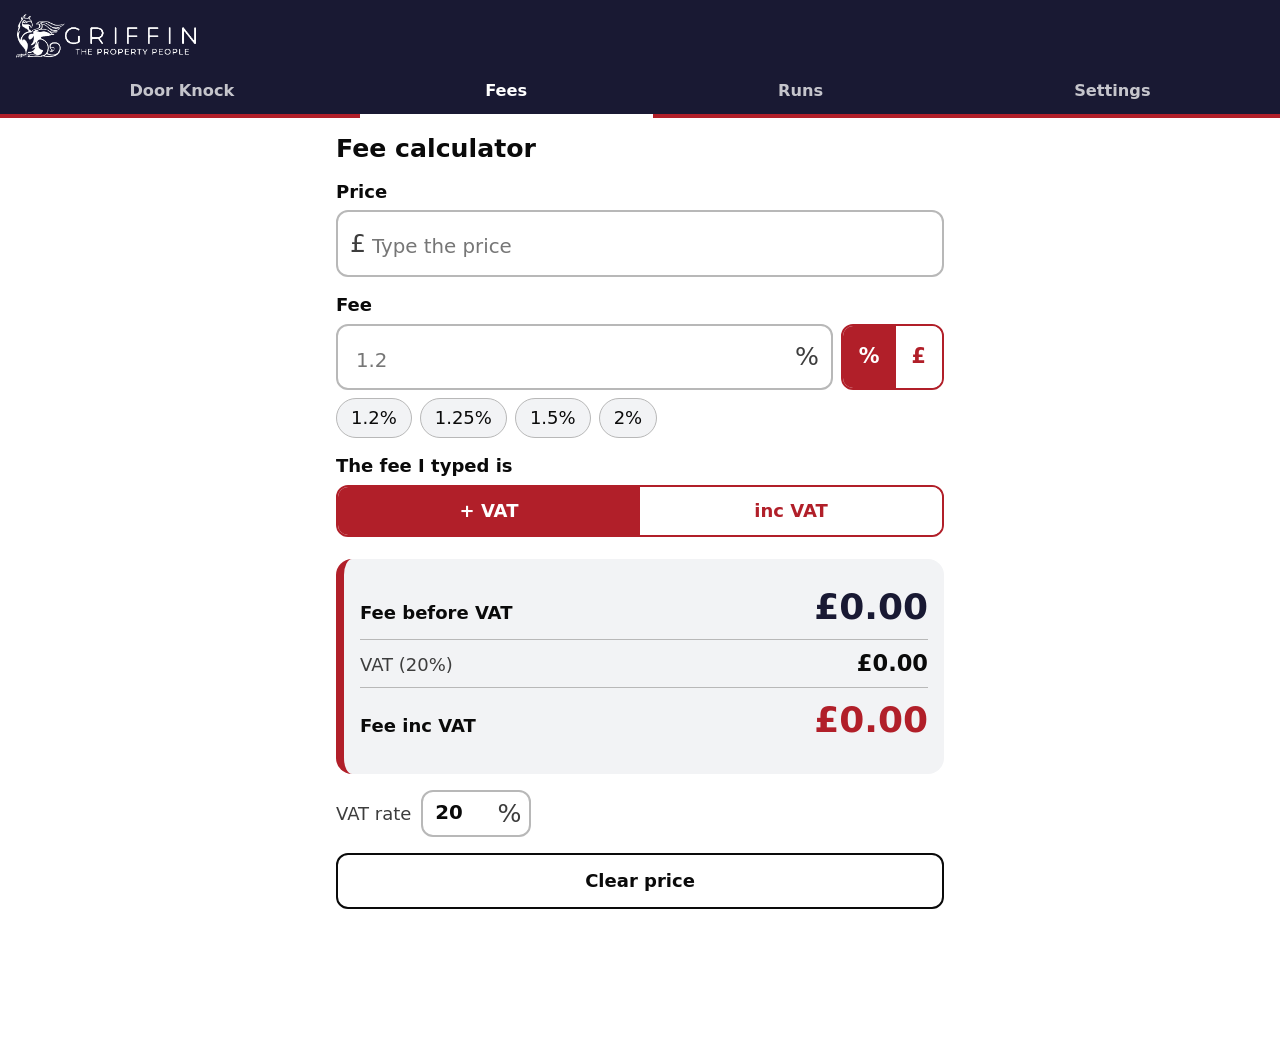
==== commit a151e236: "Combine Door Knock and the fee calculator into one Griffin app - One app, one icon: Griffin banner w" ====
--- a/fee-calculator/index.html
+++ b/fee-calculator/index.html
@@ -2,300 +2,19 @@
 <html lang="en-GB">
 <head>
   <meta charset="utf-8">
+  <meta name="viewport" content="width=device-width, initial-scale=1">
+  <meta name="theme-color" content="#191933">
+  <title>Griffin</title>
   <script>
-    // Without a trailing slash the browser looks for styles and scripts in the wrong folder; add it.
-    if (!/\/$|\.html?$/.test(location.pathname)) location.replace(location.pathname + '/' + location.search + location.hash);
+    // The fee calculator now lives inside the main Griffin app, on its Fees tab.
+    // Keep any ?name= from an old personal link and open the Fees tab.
+    var q = new URLSearchParams(location.search);
+    q.set('tab', 'fees');
+    location.replace(new URL('../', location.href).pathname + '?' + q.toString());
   </script>
-  <meta name="viewport" content="width=device-width, initial-scale=1, viewport-fit=cover">
-  <meta name="theme-color" content="#191933">
-  <meta name="description" content="Put in the price and the fee; see the fee before and including VAT.">
-  <title>Fee Calculator</title>
-  <link rel="manifest" href="manifest.webmanifest">
-  <link rel="icon" href="icons/icon-192.png">
-  <link rel="apple-touch-icon" href="icons/icon-192.png">
-  <style>
-    /* Griffin colours: navy #191933 and red #b11f29 */
-    :root {
-      --bg: #ffffff; --fg: #191933; --muted: #4a4a5e; --line: #b8b8c4;
-      --card: #f1f1f5; --navy: #191933; --red: #b11f29; --on-brand: #ffffff;
-      --red-text: #b11f29; --navy-text: #191933;
-    }
-    @media (prefers-color-scheme: dark) {
-      :root {
-        --bg: #0d0d1c; --fg: #ffffff; --muted: #c4c4d4; --line: #4a4a66;
-        --card: #191933; --red-text: #ff6b74; --navy-text: #ffffff;
-      }
-    }
-    * { box-sizing: border-box; }
-    [hidden] { display: none !important; }
-    html { font-size: 18px; -webkit-text-size-adjust: 100%; }
-    body {
-      margin: 0; background: var(--bg); color: var(--fg);
-      font-family: system-ui, -apple-system, "Segoe UI", Roboto, sans-serif;
-      line-height: 1.35; -webkit-tap-highlight-color: transparent;
-    }
-    header {
-      background: var(--navy); color: var(--on-brand); border-bottom: 4px solid var(--red);
-      padding: 14px 16px; padding-top: max(14px, env(safe-area-inset-top));
-      display: flex; flex-wrap: wrap; align-items: center; justify-content: space-between; gap: 12px;
-    }
-    header .who {
-      flex: 0 0 100%; margin: 2px 0 0; font-size: 2rem; font-weight: 800; line-height: 1.15;
-      overflow-wrap: anywhere;
-    }
-    header img { display: block; height: 48px; width: auto; max-width: 60%; object-fit: contain; }
-    header h1 {
-      margin: 0; font-size: 0.8rem; font-weight: 700; letter-spacing: 0.14em;
-      text-transform: uppercase; text-align: right; line-height: 1.3;
-    }
-    main { max-width: 520px; margin: 0 auto; padding: 16px 16px 40px; }
-    label.field { display: block; font-weight: 600; margin: 0 0 6px; }
-    .row { display: flex; gap: 8px; align-items: stretch; }
-    .row .seg { flex: 0 0 auto; }
-    .row .seg button { padding: 10px 16px; font-size: 1.15rem; }
-    .input-wrap {
-      flex: 1; min-width: 0; display: flex; align-items: center;
-      border: 2px solid var(--line); border-radius: 12px; background: var(--bg);
-      padding: 0 12px;
-    }
-    .input-wrap:focus-within { border-color: var(--red-text); }
-    .input-wrap span { font-size: 1.4rem; color: var(--muted); }
-    input[type=text] {
-      flex: 1; min-width: 0; width: 100%; border: 0; outline: 0; background: transparent; color: var(--fg);
-      font: inherit; font-size: 1.6rem; font-weight: 600; padding: 12px 6px;
-    }
-    input::placeholder { color: var(--muted); opacity: 0.7; font-weight: 400; font-size: 1.1rem; }
-    .block { margin-bottom: 18px; }
-    .seg { display: flex; border: 2px solid var(--red); border-radius: 12px; overflow: hidden; }
-    .seg button {
-      flex: 1; border: 0; background: var(--bg); color: var(--red-text);
-      font: inherit; font-weight: 700; padding: 10px 14px; min-height: 48px;
-    }
-    .seg button[aria-pressed=true] { background: var(--red); color: var(--on-brand); }
-    .chips { display: flex; flex-wrap: wrap; gap: 8px; margin-top: 8px; }
-    .chips button {
-      border: 1px solid var(--line); background: var(--card); color: var(--fg);
-      border-radius: 999px; font: inherit; padding: 6px 14px; min-height: 40px;
-    }
-    .results { background: var(--card); border-left: 8px solid var(--red); border-radius: 16px; padding: 16px; margin: 22px 0 18px; }
-    .res { display: flex; justify-content: space-between; align-items: baseline; gap: 12px; padding: 8px 0; }
-    .res + .res { border-top: 1px solid var(--line); }
-    .res .k { color: var(--muted); }
-    .res .v { font-size: 1.25rem; font-weight: 600; font-variant-numeric: tabular-nums; text-align: right; }
-    .res.big .k { color: var(--fg); font-weight: 600; }
-    .res.big .v { font-size: 2rem; font-weight: 800; color: var(--navy-text); }
-    .res.inc .v { color: var(--red-text); }
-    .note { color: var(--muted); font-size: 0.85rem; margin: 6px 0 0; }
-    .vatrow { display: flex; align-items: center; gap: 10px; color: var(--muted); }
-    .vatrow .input-wrap { flex: 0 0 110px; padding: 0 8px; }
-    .vatrow input[type=text] { font-size: 1.1rem; padding: 8px 4px; }
-    .vatrow .name-wrap { flex: 1; }
-    .clear.share { border-color: var(--red); color: var(--red-text); }
-    .clear {
-      width: 100%; border: 2px solid var(--line); background: var(--bg); color: var(--fg);
-      border-radius: 12px; font: inherit; font-weight: 600; padding: 12px; min-height: 48px; margin-top: 8px;
-    }
-  </style>
 </head>
-<body>
-  <header>
-    <img src="icons/griffin-logo.png" alt="Griffin, the property people" width="619" height="151">
-    <h1>Fee<br>Calculator</h1>
-    <p class="who" id="hello" hidden></p>
-  </header>
-  <main>
-    <div class="block">
-      <label class="field" for="price">Price</label>
-      <div class="input-wrap"><span>£</span><input id="price" type="text" inputmode="decimal" autocomplete="off" placeholder="Type the price" enterkeyhint="next"></div>
-    </div>
-
-    <div class="block">
-      <label class="field" for="fee">Fee</label>
-      <div class="row">
-        <div class="input-wrap">
-          <span id="fee-pre">£</span>
-          <input id="fee" type="text" inputmode="decimal" autocomplete="off" placeholder="1.2" enterkeyhint="done">
-          <span id="fee-post">%</span>
-        </div>
-        <div class="seg" role="group" aria-label="Fee type">
-          <button type="button" id="type-pct" aria-pressed="true">%</button>
-          <button type="button" id="type-gbp" aria-pressed="false">£</button>
-        </div>
-      </div>
-      <div class="chips" id="chips">
-        <button type="button" data-fee="1.2">1.2%</button>
-        <button type="button" data-fee="1.25">1.25%</button>
-        <button type="button" data-fee="1.5">1.5%</button>
-        <button type="button" data-fee="2">2%</button>
-      </div>
-    </div>
-
-    <div class="block">
-      <label class="field">The fee I typed is</label>
-      <div class="seg" role="group" aria-label="Fee VAT basis">
-        <button type="button" id="basis-ex" aria-pressed="true">+ VAT</button>
-        <button type="button" id="basis-inc" aria-pressed="false">inc VAT</button>
-      </div>
-    </div>
-
-    <section class="results" aria-live="polite">
-      <div class="res big"><span class="k">Fee before VAT</span><span class="v" id="r-ex">£0.00</span></div>
-      <div class="res"><span class="k" id="r-vat-label">VAT (20%)</span><span class="v" id="r-vat">£0.00</span></div>
-      <div class="res big inc"><span class="k">Fee inc VAT</span><span class="v" id="r-inc">£0.00</span></div>
-      <p class="note" id="r-note"></p>
-    </section>
-
-    <div class="block vatrow">
-      <label for="vat">VAT rate</label>
-      <div class="input-wrap"><input id="vat" type="text" inputmode="decimal" autocomplete="off" value="20"><span>%</span></div>
-    </div>
-
-    <div class="block vatrow">
-      <label for="name">Your name</label>
-      <div class="input-wrap name-wrap"><input id="name" type="text" autocomplete="given-name" maxlength="30" placeholder="Optional" enterkeyhint="done"></div>
-    </div>
-
-    <button type="button" class="clear" id="clear">Clear price</button>
-    <button type="button" class="clear share" id="share">Send to a colleague</button>
-    <p class="note" id="share-note" hidden></p>
-  </main>
-
-  <script>
-    'use strict';
-    const $ = (id) => document.getElementById(id);
-    const gbp = new Intl.NumberFormat('en-GB', { style: 'currency', currency: 'GBP' });
-    const KEY = 'feecalc-v1';
-
-    const saved = (() => { try { return JSON.parse(localStorage.getItem(KEY)) || {}; } catch { return {}; } })();
-    const state = {
-      type: saved.type === 'gbp' ? 'gbp' : 'pct',     // fee as % of price, or a fixed £ amount
-      basis: saved.basis === 'inc' ? 'inc' : 'ex',     // fee typed before VAT or including VAT
-    };
-    $('fee').value = saved.fee || '';
-
-    // Personal link: .../fee-calculator/?name=Sarah sets the name once, then it's remembered.
-    const params = new URLSearchParams(location.search);
-    const cleanName = (n) => String(n || '').replace(/[\u0000-\u001f<>]/g, '').trim().slice(0, 30);
-    if (params.has('name')) {
-      saved.name = cleanName(params.get('name'));
-      history.replaceState(null, '', location.pathname);
-    }
-    $('name').value = saved.name || '';
-    $('vat').value = saved.vat != null ? saved.vat : '20';
-
-    // Accepts "350,000", "£350k", "1.2%", "1.5m".
-    function num(str) {
-      let s = String(str).trim().toLowerCase().replace(/[£,%\s]/g, '');
-      let mult = 1;
-      if (s.endsWith('k')) { mult = 1e3; s = s.slice(0, -1); }
-      else if (s.endsWith('m')) { mult = 1e6; s = s.slice(0, -1); }
-      if (s === '' || !/^\d*\.?\d*$/.test(s) || s === '.') return null;
-      return parseFloat(s) * mult;
-    }
-
-    function save() {
-      try {
-        localStorage.setItem(KEY, JSON.stringify({ type: state.type, basis: state.basis, fee: $('fee').value, vat: $('vat').value, name: cleanName($('name').value) }));
-      } catch {}
-    }
-
-    function render() {
-      const name = cleanName($('name').value);
-      $('hello').textContent = name ? `Hi ${name}` : '';
-      $('hello').hidden = !name;
-
-      $('type-pct').setAttribute('aria-pressed', state.type === 'pct');
-      $('type-gbp').setAttribute('aria-pressed', state.type === 'gbp');
-      $('basis-ex').setAttribute('aria-pressed', state.basis === 'ex');
-      $('basis-inc').setAttribute('aria-pressed', state.basis === 'inc');
-      $('fee-pre').hidden = state.type !== 'gbp';
-      $('fee-post').hidden = state.type !== 'pct';
-      $('fee').placeholder = state.type === 'pct' ? '1.2' : '4,500';
-      $('chips').hidden = state.type !== 'pct';
-
-      const price = num($('price').value);
-      const fee = num($('fee').value);
-      let vatRate = num($('vat').value);
-      if (vatRate == null) vatRate = 0;
-      $('r-vat-label').textContent = `VAT (${+vatRate.toFixed(3)}%)`;
-
-      let typed = null;   // the fee amount in £, on whatever basis was typed
-      if (fee != null) {
-        if (state.type === 'gbp') typed = fee;
-        else if (price != null) typed = price * fee / 100;
-      }
-
-      let ex = 0, inc = 0;
-      if (typed != null) {
-        if (state.basis === 'ex') { ex = typed; inc = typed * (1 + vatRate / 100); }
-        else { inc = typed; ex = typed / (1 + vatRate / 100); }
-      }
-      // Round to pennies; VAT is the difference so the three lines always add up.
-      ex = Math.round(ex * 100) / 100;
-      inc = Math.round(inc * 100) / 100;
-      $('r-ex').textContent = gbp.format(ex);
-      $('r-vat').textContent = gbp.format(inc - ex);
-      $('r-inc').textContent = gbp.format(inc);
-
-      let note = '';
-      if (price != null && price > 0 && typed != null) {
-        const pex = (ex / price) * 100, pinc = (inc / price) * 100;
-        note = `On ${gbp.format(price)}: ${+pex.toFixed(3)}% + VAT, or ${+pinc.toFixed(3)}% inc VAT.`;
-      } else if (state.type === 'pct' && fee != null && price == null) {
-        note = 'Put in the price to see the fee.';
-      }
-      $('r-note').textContent = note;
-    }
-
-    function update() { save(); render(); }
-
-    ['price', 'fee', 'vat', 'name'].forEach((id) => $(id).addEventListener('input', update));
-    $('price').addEventListener('keydown', (e) => { if (e.key === 'Enter') $('fee').focus(); });
-    $('fee').addEventListener('keydown', (e) => { if (e.key === 'Enter') $('fee').blur(); });
-    $('type-pct').onclick = () => { if (state.type !== 'pct') { state.type = 'pct'; $('fee').value = ''; } update(); };
-    $('type-gbp').onclick = () => { if (state.type !== 'gbp') { state.type = 'gbp'; $('fee').value = ''; } update(); };
-    $('basis-ex').onclick = () => { state.basis = 'ex'; update(); };
-    $('basis-inc').onclick = () => { state.basis = 'inc'; update(); };
-    $('chips').addEventListener('click', (e) => {
-      const b = e.target.closest('button[data-fee]');
-      if (b) { $('fee').value = b.dataset.fee; update(); }
-    });
-    // Share the plain link (no name), so each colleague puts in their own.
-    $('share').onclick = async () => {
-      const url = location.origin + location.pathname;
-      const note = $('share-note');
-      try {
-        if (navigator.share) {
-          await navigator.share({ title: 'Fee Calculator', text: 'Griffin fee calculator. Open in Chrome, then tap \u22ee > Add to Home screen > Install.', url });
-          return;
-        }
-        await navigator.clipboard.writeText(url);
-        note.textContent = 'Link copied: ' + url;
-      } catch (e) {
-        if (e && e.name === 'AbortError') return;
-        note.textContent = 'Send this link: ' + url;
-      }
-      note.hidden = false;
-    };
-    $('clear').onclick = () => { $('price').value = ''; render(); $('price').focus(); };
-
-    // Show price with thousands separators once you leave the box.
-    $('price').addEventListener('blur', () => {
-      const p = num($('price').value);
-      if (p != null) $('price').value = p.toLocaleString('en-GB', { maximumFractionDigits: 2 });
-    });
-
-    render();
-
-    if ('serviceWorker' in navigator) {
-      // When a new version has downloaded, reload once so it shows straight away.
-      const hadController = !!navigator.serviceWorker.controller;
-      let reloading = false;
-      navigator.serviceWorker.addEventListener('controllerchange', () => {
-        if (hadController && !reloading) { reloading = true; location.reload(); }
-      });
-      window.addEventListener('load', () => navigator.serviceWorker.register('sw.js').catch(() => {}));
-    }
-  </script>
+<body style="font-family:system-ui,sans-serif;background:#191933;color:#fff;padding:24px">
+  <p>Opening the Griffin app…</p>
+  <p><a style="color:#fff" href="../?tab=fees">Tap here if nothing happens</a></p>
 </body>
 </html>
